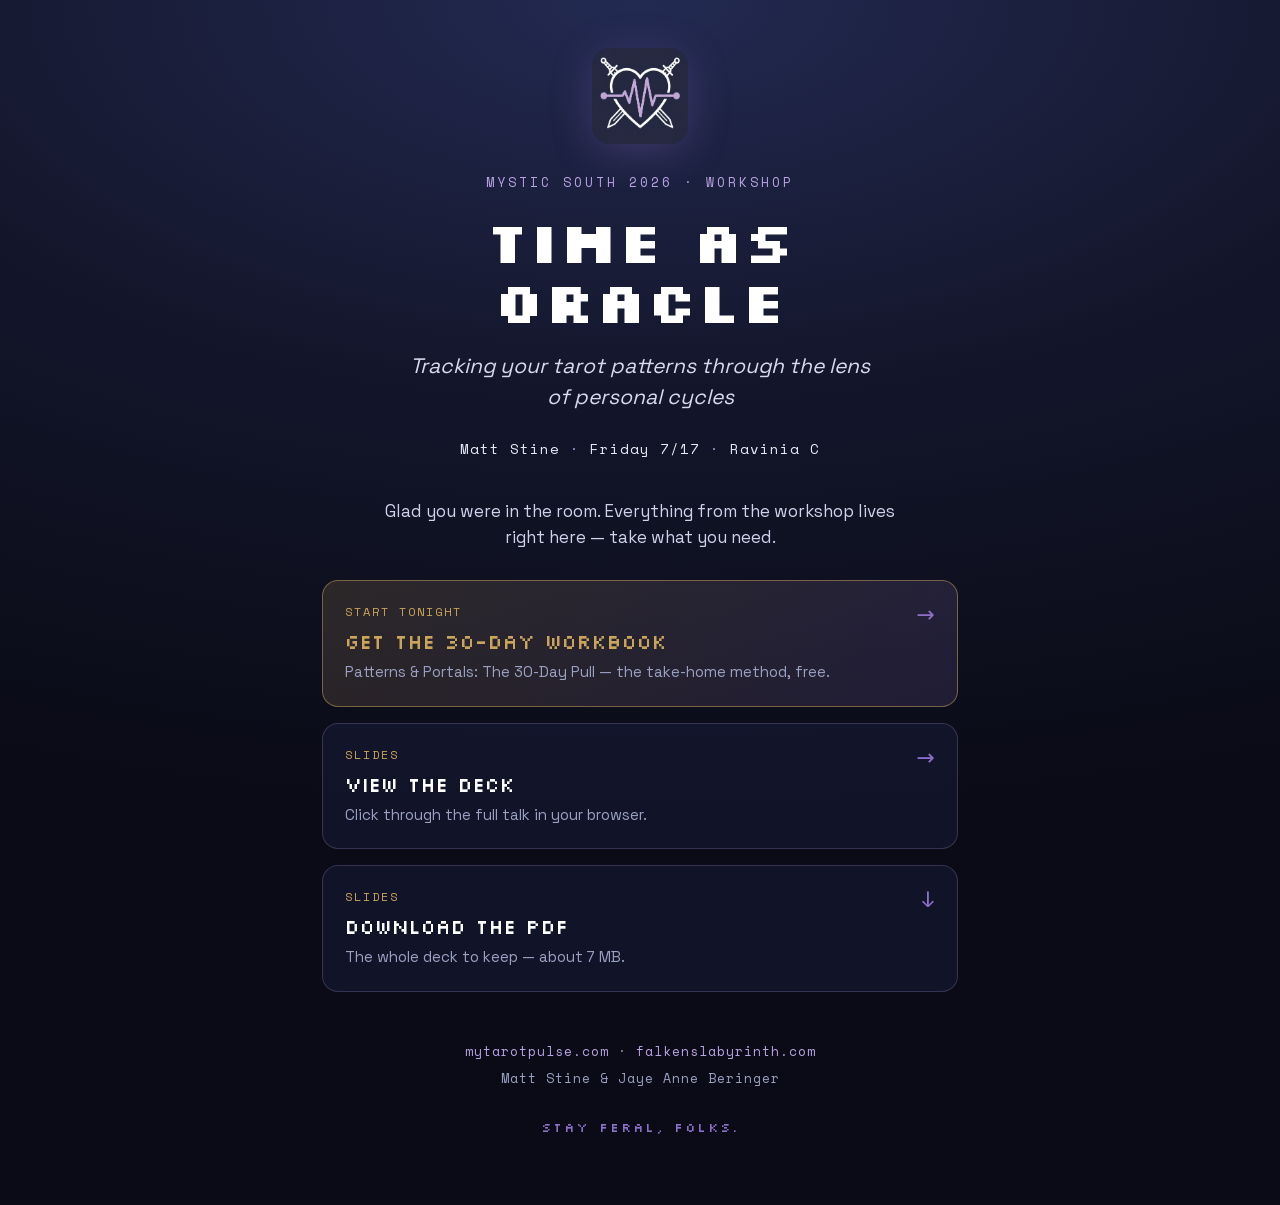
==== index.html @ 0bc4c087 "Time as Oracle — Mystic South 2026 talk hub Single-page site: live reveal.js deck, PDF download, and" ====
<!doctype html>
<html lang="en">
<head>
<meta charset="utf-8">
<meta name="viewport" content="width=device-width, initial-scale=1">
<title>Time as Oracle — Mystic South 2026</title>
<meta name="description" content="Time as Oracle: Tracking your tarot patterns through the lens of personal cycles. Slides and the 30-day workbook from Matt Stine's Mystic South 2026 workshop.">
<meta property="og:title" content="Time as Oracle — Mystic South 2026">
<meta property="og:description" content="The slides and the 30-day workbook from the workshop. Start the method tonight.">
<meta property="og:type" content="website">
<meta property="og:image" content="assets/tarotpulse-logo.png">
<link rel="icon" href="assets/tarotpulse-logo.png">
<link rel="stylesheet" href="deck/fonts/fonts.css">
<style>
  :root{
    --obsidian:#13162b; --lav:#b9a3e3; --lav-soft:#cdbcec; --lav-deep:#8b6fc9;
    --gold:#caa45a; --ink:#e8e9f5; --mut:#9aa0c0; --bg:#0a0b16;
  }
  *{box-sizing:border-box;}
  html,body{margin:0;padding:0;}
  body{
    background:var(--bg);
    background-image:radial-gradient(130% 90% at 50% 0%, #232a52 0%, var(--obsidian) 48%, #0a0b16 100%);
    background-attachment:fixed;
    color:var(--ink);
    font-family:'Space Grotesk',system-ui,sans-serif;
    -webkit-font-smoothing:antialiased;
    line-height:1.5;
    min-height:100vh;
  }
  .wrap{max-width:680px;margin:0 auto;padding:48px 22px 64px;}

  /* ---- header ---- */
  header{text-align:center;}
  .logo{width:96px;height:96px;border-radius:18px;display:inline-block;margin-bottom:22px;
        box-shadow:0 8px 40px rgba(139,111,201,.28);}
  .eyebrow{font-family:'Space Mono',monospace;font-size:13px;letter-spacing:3px;
           text-transform:uppercase;color:var(--lav);margin:0 0 18px;}
  h1{font-family:'Silkscreen',monospace;font-weight:700;font-size:clamp(34px,9vw,58px);
     line-height:1.04;margin:0;color:#fff;letter-spacing:1px;}
  .sub{font-style:italic;font-size:clamp(16px,4.4vw,21px);color:#d7d9ee;margin:20px auto 0;
       max-width:460px;line-height:1.45;}
  .meta{margin-top:26px;font-family:'Space Mono',monospace;font-size:14px;letter-spacing:1px;color:var(--ink);}
  .meta .b{color:var(--lav);}

  .intro{margin:40px auto 8px;text-align:center;font-size:17px;color:#cfd2ea;max-width:520px;}

  /* ---- action cards ---- */
  .actions{margin-top:30px;display:flex;flex-direction:column;gap:16px;}
  a.card{
    display:block;text-decoration:none;color:var(--ink);
    border:1px solid rgba(185,163,227,.22);border-radius:16px;
    background:rgba(28,33,66,.45);
    padding:22px 22px;transition:border-color .18s,transform .18s,background .18s;
  }
  a.card:hover,a.card:focus{border-color:var(--lav);background:rgba(40,47,92,.6);transform:translateY(-2px);}
  a.card:active{transform:translateY(0);}
  .card .k{font-family:'Space Mono',monospace;font-size:12px;letter-spacing:2px;
           text-transform:uppercase;color:var(--gold);margin-bottom:8px;}
  .card .t{font-family:'Silkscreen',monospace;font-size:20px;color:#fff;line-height:1.2;}
  .card .d{margin-top:8px;font-size:15px;color:var(--mut);}

  /* primary = the workbook funnel */
  a.card.primary{
    border-color:rgba(202,164,90,.5);
    background:linear-gradient(135deg, rgba(202,164,90,.16), rgba(139,111,201,.16));
  }
  a.card.primary:hover{border-color:var(--gold);}
  a.card.primary .t{color:var(--gold);}
  .card .arrow{float:right;color:var(--lav-deep);font-size:22px;line-height:1;}

  /* ---- footer ---- */
  footer{margin-top:46px;text-align:center;font-family:'Space Mono',monospace;
         font-size:13px;letter-spacing:1px;color:var(--mut);line-height:2.1;}
  footer a{color:var(--lav);text-decoration:none;}
  footer a:hover{text-decoration:underline;}
  .feral{margin-top:22px;font-family:'Silkscreen',monospace;font-size:13px;
         letter-spacing:2px;color:var(--lav-deep);}
</style>
</head>
<body>
<main class="wrap">
  <header>
    <img class="logo" src="assets/tarotpulse-logo.png" alt="TarotPulse">
    <p class="eyebrow">Mystic South 2026 · Workshop</p>
    <h1>TIME AS<br>ORACLE</h1>
    <p class="sub">Tracking your tarot patterns through the lens of personal cycles</p>
    <p class="meta">Matt Stine<span class="b"> · </span>Friday 7/17<span class="b"> · </span>Ravinia C</p>
  </header>

  <p class="intro">Glad you were in the room. Everything from the workshop lives right here — take what you need.</p>

  <nav class="actions">
    <a class="card primary" href="https://mytarotpulse.com/stalker-cards-upgrade">
      <span class="arrow">→</span>
      <div class="k">Start tonight</div>
      <div class="t">Get the 30-Day Workbook</div>
      <div class="d">Patterns &amp; Portals: The 30-Day Pull — the take-home method, free.</div>
    </a>

    <a class="card" href="deck/">
      <span class="arrow">→</span>
      <div class="k">Slides</div>
      <div class="t">View the Deck</div>
      <div class="d">Click through the full talk in your browser.</div>
    </a>

    <a class="card" href="slides/time-as-oracle-deck.pdf">
      <span class="arrow">↓</span>
      <div class="k">Slides</div>
      <div class="t">Download the PDF</div>
      <div class="d">The whole deck to keep — about 7&nbsp;MB.</div>
    </a>
  </nav>

  <footer>
    <a href="https://mytarotpulse.com">mytarotpulse.com</a> ·
    <a href="https://falkenslabyrinth.com">falkenslabyrinth.com</a><br>
    Matt Stine &amp; Jaye Anne Beringer
    <div class="feral">STAY FERAL, FOLKS.</div>
  </footer>
</main>
</body>
</html>
---- deck/fonts/fonts.css ----
/* latin-ext */
@font-face {
  font-family: 'Silkscreen';
  font-style: normal;
  font-weight: 400;
  font-display: swap;
  src: url(m8JXjfVPf62XiF7kO-i9YL1la0GA1dOkDw.woff2) format('woff2');
  unicode-range: U+0100-02BA, U+02BD-02C5, U+02C7-02CC, U+02CE-02D7, U+02DD-02FF, U+0304, U+0308, U+0329, U+1D00-1DBF, U+1E00-1E9F, U+1EF2-1EFF, U+2020, U+20A0-20AB, U+20AD-20C0, U+2113, U+2C60-2C7F, U+A720-A7FF;
}
/* latin */
@font-face {
  font-family: 'Silkscreen';
  font-style: normal;
  font-weight: 400;
  font-display: swap;
  src: url(m8JXjfVPf62XiF7kO-i9YLNla0GA1dM.woff2) format('woff2');
  unicode-range: U+0000-00FF, U+0131, U+0152-0153, U+02BB-02BC, U+02C6, U+02DA, U+02DC, U+0304, U+0308, U+0329, U+2000-206F, U+20AC, U+2122, U+2191, U+2193, U+2212, U+2215, U+FEFF, U+FFFD;
}
/* latin-ext */
@font-face {
  font-family: 'Silkscreen';
  font-style: normal;
  font-weight: 700;
  font-display: swap;
  src: url(m8JUjfVPf62XiF7kO-i9aAhAfmKi2PmeBvYdbA.woff2) format('woff2');
  unicode-range: U+0100-02BA, U+02BD-02C5, U+02C7-02CC, U+02CE-02D7, U+02DD-02FF, U+0304, U+0308, U+0329, U+1D00-1DBF, U+1E00-1E9F, U+1EF2-1EFF, U+2020, U+20A0-20AB, U+20AD-20C0, U+2113, U+2C60-2C7F, U+A720-A7FF;
}
/* latin */
@font-face {
  font-family: 'Silkscreen';
  font-style: normal;
  font-weight: 700;
  font-display: swap;
  src: url(m8JUjfVPf62XiF7kO-i9aAhAfmyi2PmeBvY.woff2) format('woff2');
  unicode-range: U+0000-00FF, U+0131, U+0152-0153, U+02BB-02BC, U+02C6, U+02DA, U+02DC, U+0304, U+0308, U+0329, U+2000-206F, U+20AC, U+2122, U+2191, U+2193, U+2212, U+2215, U+FEFF, U+FFFD;
}
/* vietnamese */
@font-face {
  font-family: 'Space Grotesk';
  font-style: normal;
  font-weight: 400;
  font-display: swap;
  src: url(V8mDoQDjQSkFtoMM3T6r8E7mPb54C_k3HqUtEw.woff2) format('woff2');
  unicode-range: U+0102-0103, U+0110-0111, U+0128-0129, U+0168-0169, U+01A0-01A1, U+01AF-01B0, U+0300-0301, U+0303-0304, U+0308-0309, U+0323, U+0329, U+1EA0-1EF9, U+20AB;
}
/* latin-ext */
@font-face {
  font-family: 'Space Grotesk';
  font-style: normal;
  font-weight: 400;
  font-display: swap;
  src: url(V8mDoQDjQSkFtoMM3T6r8E7mPb94C_k3HqUtEw.woff2) format('woff2');
  unicode-range: U+0100-02BA, U+02BD-02C5, U+02C7-02CC, U+02CE-02D7, U+02DD-02FF, U+0304, U+0308, U+0329, U+1D00-1DBF, U+1E00-1E9F, U+1EF2-1EFF, U+2020, U+20A0-20AB, U+20AD-20C0, U+2113, U+2C60-2C7F, U+A720-A7FF;
}
/* latin */
@font-face {
  font-family: 'Space Grotesk';
  font-style: normal;
  font-weight: 400;
  font-display: swap;
  src: url(V8mDoQDjQSkFtoMM3T6r8E7mPbF4C_k3HqU.woff2) format('woff2');
  unicode-range: U+0000-00FF, U+0131, U+0152-0153, U+02BB-02BC, U+02C6, U+02DA, U+02DC, U+0304, U+0308, U+0329, U+2000-206F, U+20AC, U+2122, U+2191, U+2193, U+2212, U+2215, U+FEFF, U+FFFD;
}
/* vietnamese */
@font-face {
  font-family: 'Space Grotesk';
  font-style: normal;
  font-weight: 500;
  font-display: swap;
  src: url(V8mDoQDjQSkFtoMM3T6r8E7mPb54C_k3HqUtEw.woff2) format('woff2');
  unicode-range: U+0102-0103, U+0110-0111, U+0128-0129, U+0168-0169, U+01A0-01A1, U+01AF-01B0, U+0300-0301, U+0303-0304, U+0308-0309, U+0323, U+0329, U+1EA0-1EF9, U+20AB;
}
/* latin-ext */
@font-face {
  font-family: 'Space Grotesk';
  font-style: normal;
  font-weight: 500;
  font-display: swap;
  src: url(V8mDoQDjQSkFtoMM3T6r8E7mPb94C_k3HqUtEw.woff2) format('woff2');
  unicode-range: U+0100-02BA, U+02BD-02C5, U+02C7-02CC, U+02CE-02D7, U+02DD-02FF, U+0304, U+0308, U+0329, U+1D00-1DBF, U+1E00-1E9F, U+1EF2-1EFF, U+2020, U+20A0-20AB, U+20AD-20C0, U+2113, U+2C60-2C7F, U+A720-A7FF;
}
/* latin */
@font-face {
  font-family: 'Space Grotesk';
  font-style: normal;
  font-weight: 500;
  font-display: swap;
  src: url(V8mDoQDjQSkFtoMM3T6r8E7mPbF4C_k3HqU.woff2) format('woff2');
  unicode-range: U+0000-00FF, U+0131, U+0152-0153, U+02BB-02BC, U+02C6, U+02DA, U+02DC, U+0304, U+0308, U+0329, U+2000-206F, U+20AC, U+2122, U+2191, U+2193, U+2212, U+2215, U+FEFF, U+FFFD;
}
/* vietnamese */
@font-face {
  font-family: 'Space Grotesk';
  font-style: normal;
  font-weight: 700;
  font-display: swap;
  src: url(V8mDoQDjQSkFtoMM3T6r8E7mPb54C_k3HqUtEw.woff2) format('woff2');
  unicode-range: U+0102-0103, U+0110-0111, U+0128-0129, U+0168-0169, U+01A0-01A1, U+01AF-01B0, U+0300-0301, U+0303-0304, U+0308-0309, U+0323, U+0329, U+1EA0-1EF9, U+20AB;
}
/* latin-ext */
@font-face {
  font-family: 'Space Grotesk';
  font-style: normal;
  font-weight: 700;
  font-display: swap;
  src: url(V8mDoQDjQSkFtoMM3T6r8E7mPb94C_k3HqUtEw.woff2) format('woff2');
  unicode-range: U+0100-02BA, U+02BD-02C5, U+02C7-02CC, U+02CE-02D7, U+02DD-02FF, U+0304, U+0308, U+0329, U+1D00-1DBF, U+1E00-1E9F, U+1EF2-1EFF, U+2020, U+20A0-20AB, U+20AD-20C0, U+2113, U+2C60-2C7F, U+A720-A7FF;
}
/* latin */
@font-face {
  font-family: 'Space Grotesk';
  font-style: normal;
  font-weight: 700;
  font-display: swap;
  src: url(V8mDoQDjQSkFtoMM3T6r8E7mPbF4C_k3HqU.woff2) format('woff2');
  unicode-range: U+0000-00FF, U+0131, U+0152-0153, U+02BB-02BC, U+02C6, U+02DA, U+02DC, U+0304, U+0308, U+0329, U+2000-206F, U+20AC, U+2122, U+2191, U+2193, U+2212, U+2215, U+FEFF, U+FFFD;
}
/* vietnamese */
@font-face {
  font-family: 'Space Mono';
  font-style: italic;
  font-weight: 400;
  font-display: swap;
  src: url(i7dNIFZifjKcF5UAWdDRYERMSHK_MQacb0yG.woff2) format('woff2');
  unicode-range: U+0102-0103, U+0110-0111, U+0128-0129, U+0168-0169, U+01A0-01A1, U+01AF-01B0, U+0300-0301, U+0303-0304, U+0308-0309, U+0323, U+0329, U+1EA0-1EF9, U+20AB;
}
/* latin-ext */
@font-face {
  font-family: 'Space Mono';
  font-style: italic;
  font-weight: 400;
  font-display: swap;
  src: url(i7dNIFZifjKcF5UAWdDRYERMSXK_MQacb0yG.woff2) format('woff2');
  unicode-range: U+0100-02BA, U+02BD-02C5, U+02C7-02CC, U+02CE-02D7, U+02DD-02FF, U+0304, U+0308, U+0329, U+1D00-1DBF, U+1E00-1E9F, U+1EF2-1EFF, U+2020, U+20A0-20AB, U+20AD-20C0, U+2113, U+2C60-2C7F, U+A720-A7FF;
}
/* latin */
@font-face {
  font-family: 'Space Mono';
  font-style: italic;
  font-weight: 400;
  font-display: swap;
  src: url(i7dNIFZifjKcF5UAWdDRYERMR3K_MQacbw.woff2) format('woff2');
  unicode-range: U+0000-00FF, U+0131, U+0152-0153, U+02BB-02BC, U+02C6, U+02DA, U+02DC, U+0304, U+0308, U+0329, U+2000-206F, U+20AC, U+2122, U+2191, U+2193, U+2212, U+2215, U+FEFF, U+FFFD;
}
/* vietnamese */
@font-face {
  font-family: 'Space Mono';
  font-style: normal;
  font-weight: 400;
  font-display: swap;
  src: url(i7dPIFZifjKcF5UAWdDRYE58RXi4EwSsbg.woff2) format('woff2');
  unicode-range: U+0102-0103, U+0110-0111, U+0128-0129, U+0168-0169, U+01A0-01A1, U+01AF-01B0, U+0300-0301, U+0303-0304, U+0308-0309, U+0323, U+0329, U+1EA0-1EF9, U+20AB;
}
/* latin-ext */
@font-face {
  font-family: 'Space Mono';
  font-style: normal;
  font-weight: 400;
  font-display: swap;
  src: url(i7dPIFZifjKcF5UAWdDRYE98RXi4EwSsbg.woff2) format('woff2');
  unicode-range: U+0100-02BA, U+02BD-02C5, U+02C7-02CC, U+02CE-02D7, U+02DD-02FF, U+0304, U+0308, U+0329, U+1D00-1DBF, U+1E00-1E9F, U+1EF2-1EFF, U+2020, U+20A0-20AB, U+20AD-20C0, U+2113, U+2C60-2C7F, U+A720-A7FF;
}
/* latin */
@font-face {
  font-family: 'Space Mono';
  font-style: normal;
  font-weight: 400;
  font-display: swap;
  src: url(i7dPIFZifjKcF5UAWdDRYEF8RXi4EwQ.woff2) format('woff2');
  unicode-range: U+0000-00FF, U+0131, U+0152-0153, U+02BB-02BC, U+02C6, U+02DA, U+02DC, U+0304, U+0308, U+0329, U+2000-206F, U+20AC, U+2122, U+2191, U+2193, U+2212, U+2215, U+FEFF, U+FFFD;
}
/* vietnamese */
@font-face {
  font-family: 'Space Mono';
  font-style: normal;
  font-weight: 700;
  font-display: swap;
  src: url(i7dMIFZifjKcF5UAWdDRaPpZUFqaHi6WZ3S_Yg.woff2) format('woff2');
  unicode-range: U+0102-0103, U+0110-0111, U+0128-0129, U+0168-0169, U+01A0-01A1, U+01AF-01B0, U+0300-0301, U+0303-0304, U+0308-0309, U+0323, U+0329, U+1EA0-1EF9, U+20AB;
}
/* latin-ext */
@font-face {
  font-family: 'Space Mono';
  font-style: normal;
  font-weight: 700;
  font-display: swap;
  src: url(i7dMIFZifjKcF5UAWdDRaPpZUFuaHi6WZ3S_Yg.woff2) format('woff2');
  unicode-range: U+0100-02BA, U+02BD-02C5, U+02C7-02CC, U+02CE-02D7, U+02DD-02FF, U+0304, U+0308, U+0329, U+1D00-1DBF, U+1E00-1E9F, U+1EF2-1EFF, U+2020, U+20A0-20AB, U+20AD-20C0, U+2113, U+2C60-2C7F, U+A720-A7FF;
}
/* latin */
@font-face {
  font-family: 'Space Mono';
  font-style: normal;
  font-weight: 700;
  font-display: swap;
  src: url(i7dMIFZifjKcF5UAWdDRaPpZUFWaHi6WZ3Q.woff2) format('woff2');
  unicode-range: U+0000-00FF, U+0131, U+0152-0153, U+02BB-02BC, U+02C6, U+02DA, U+02DC, U+0304, U+0308, U+0329, U+2000-206F, U+20AC, U+2122, U+2191, U+2193, U+2212, U+2215, U+FEFF, U+FFFD;
}
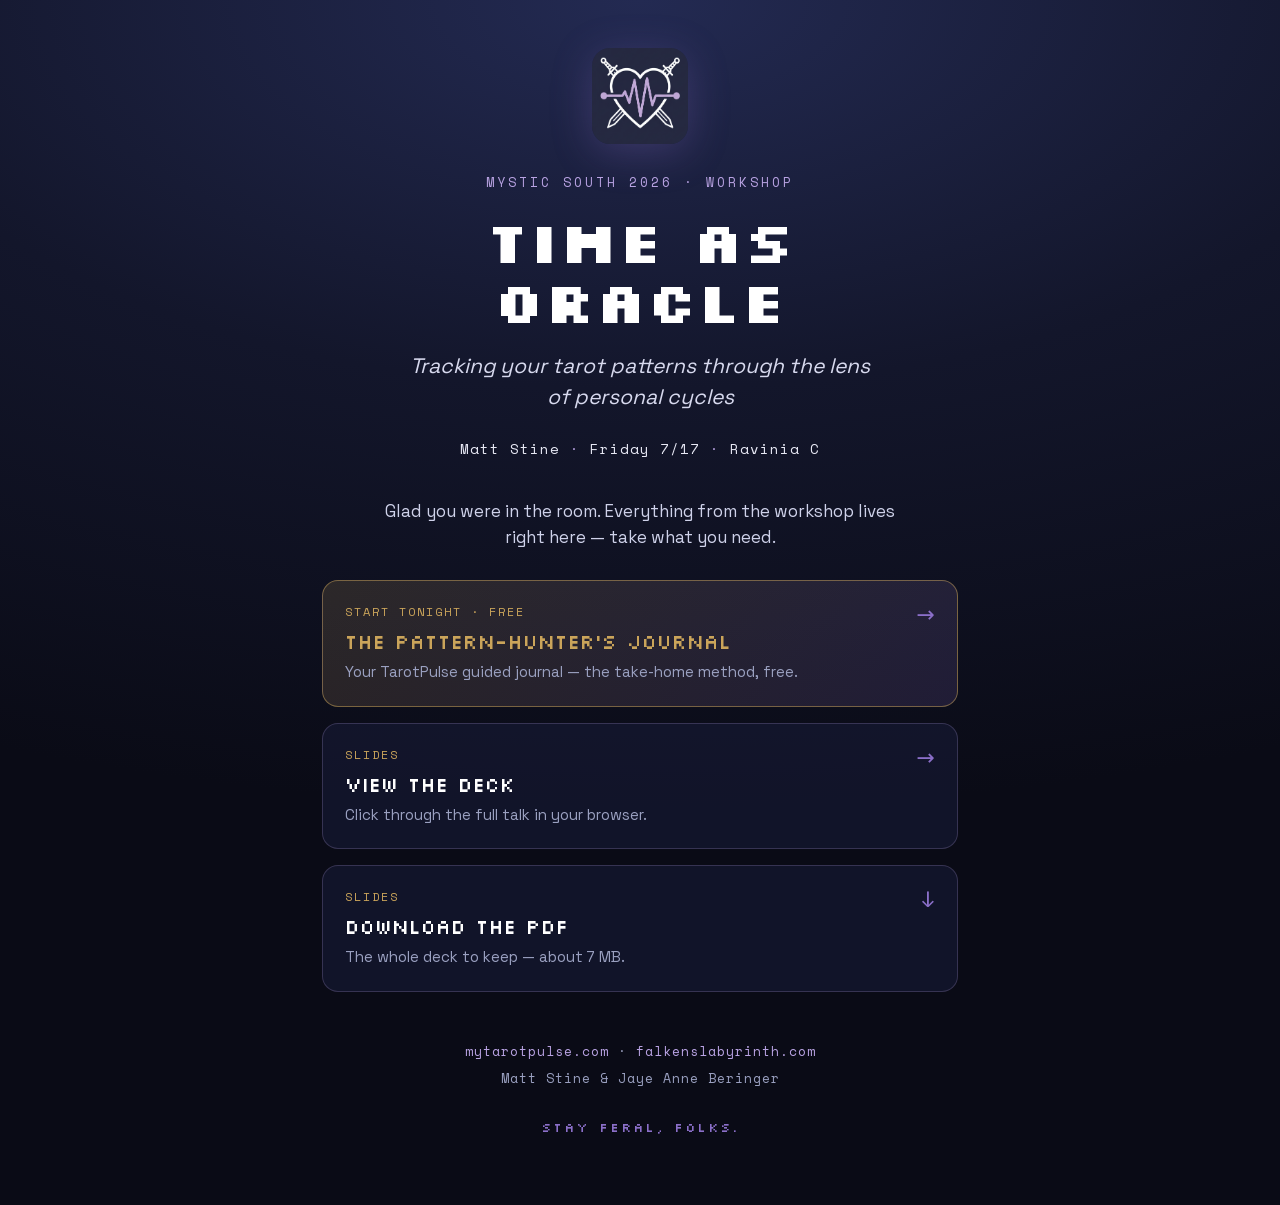
==== commit 8727484b: "Fix workbook name on hub → The Pattern-Hunter's Journal Was the superseded "Patterns & Portals: The " ====
--- a/index.html
+++ b/index.html
@@ -93,9 +93,9 @@
   <nav class="actions">
     <a class="card primary" href="https://mytarotpulse.com/stalker-cards-upgrade">
       <span class="arrow">→</span>
-      <div class="k">Start tonight</div>
-      <div class="t">Get the 30-Day Workbook</div>
-      <div class="d">Patterns &amp; Portals: The 30-Day Pull — the take-home method, free.</div>
+      <div class="k">Start tonight · free</div>
+      <div class="t">The Pattern-Hunter's Journal</div>
+      <div class="d">Your TarotPulse guided journal — the take-home method, free.</div>
     </a>
 
     <a class="card" href="deck/">
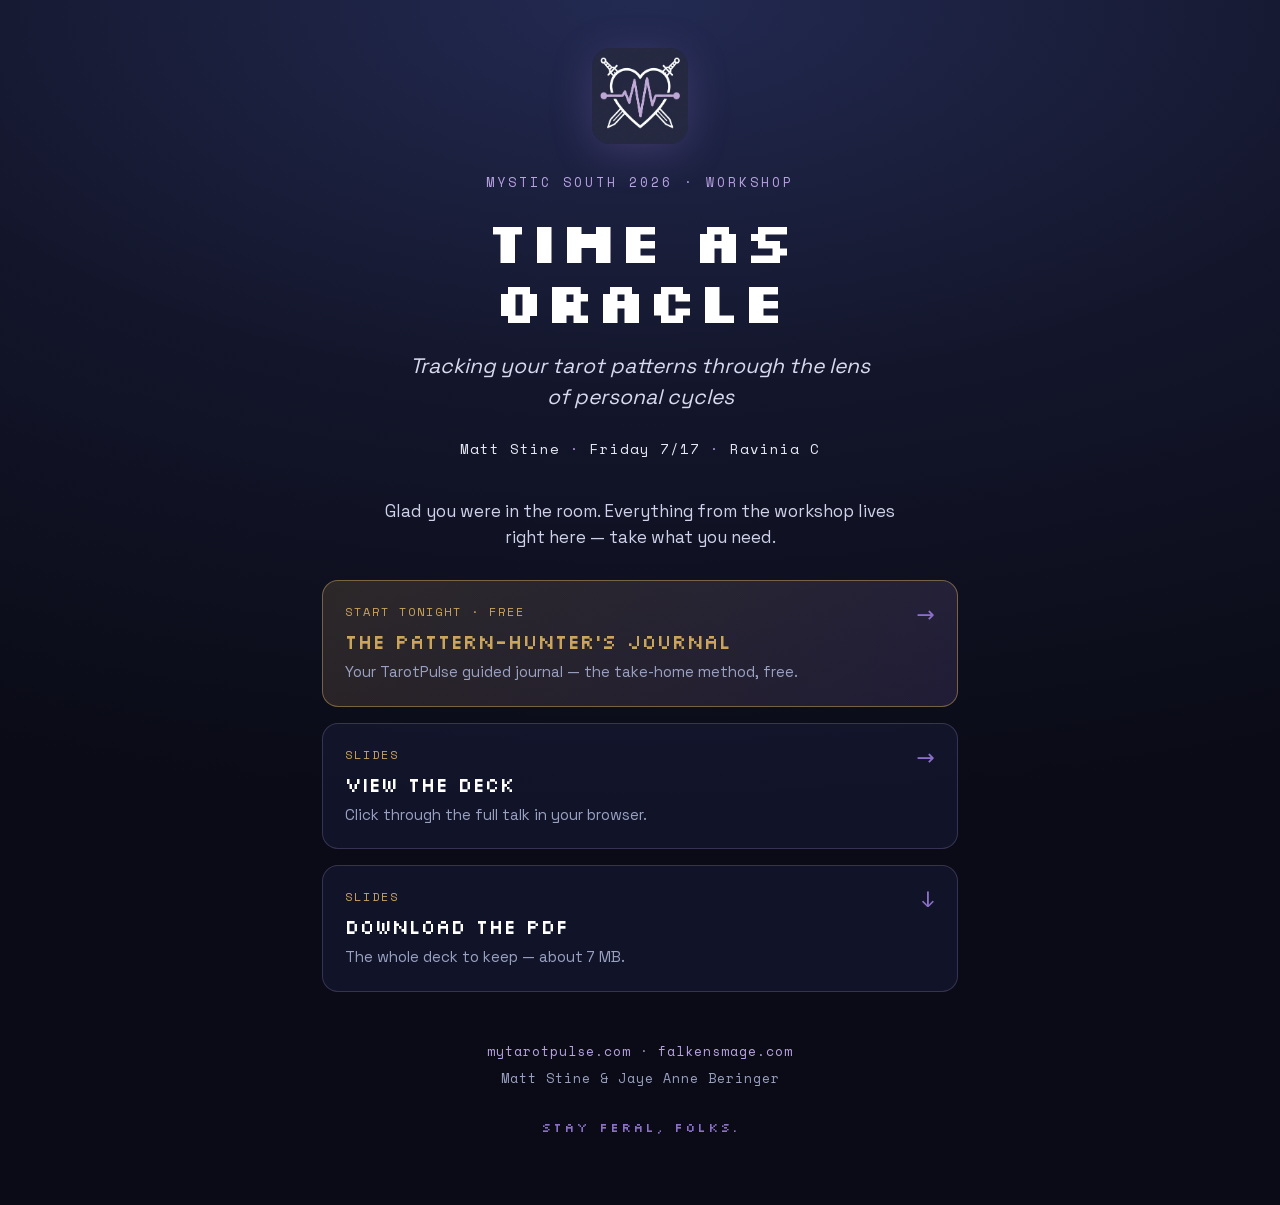
==== commit dc5f0b1d: "Footer link → falkensmage.com Co-Authored-By: Claude Opus 4.8 (1M context) <noreply@anthropic.com>" ====
--- a/index.html
+++ b/index.html
@@ -115,7 +115,7 @@
 
   <footer>
     <a href="https://mytarotpulse.com">mytarotpulse.com</a> ·
-    <a href="https://falkenslabyrinth.com">falkenslabyrinth.com</a><br>
+    <a href="https://falkensmage.com">falkensmage.com</a><br>
     Matt Stine &amp; Jaye Anne Beringer
     <div class="feral">STAY FERAL, FOLKS.</div>
   </footer>
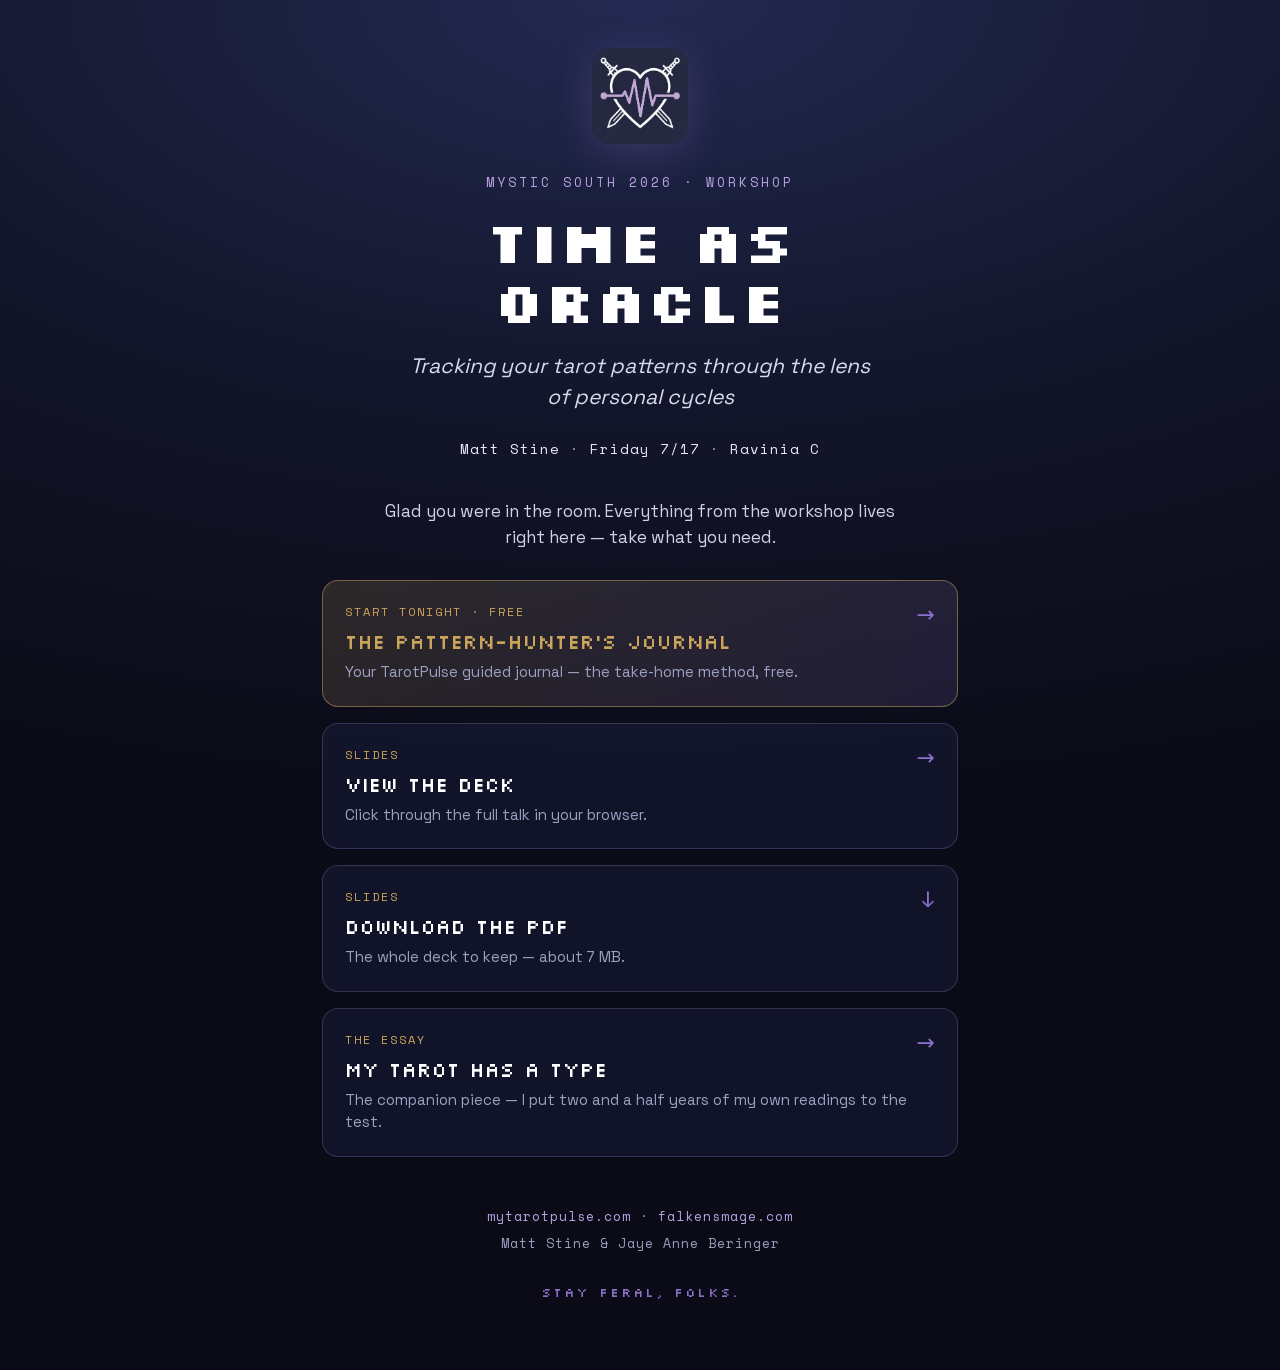
==== commit 50167e0a: "hub: UTM passthrough + companion-essay link to the FA post Pass inbound utm_* through to the funnel " ====
--- a/index.html
+++ b/index.html
@@ -77,6 +77,8 @@
   .feral{margin-top:22px;font-family:'Silkscreen',monospace;font-size:13px;
          letter-spacing:2px;color:var(--lav-deep);}
 </style>
+<!-- Plausible analytics — privacy-first, UTM-aware (business-card attribution) -->
+<script defer data-domain="timeasoracle.mytarotpulse.com" src="https://plausible.io/js/script.js"></script>
 </head>
 <body>
 <main class="wrap">
@@ -91,7 +93,7 @@
   <p class="intro">Glad you were in the room. Everything from the workshop lives right here — take what you need.</p>
 
   <nav class="actions">
-    <a class="card primary" href="https://mytarotpulse.com/stalker-cards-upgrade">
+    <a class="card primary" href="https://mytarotpulse.com/stalker-cards-upgrade?utm_source=mysticsouth&amp;utm_medium=talk&amp;utm_campaign=time-as-oracle&amp;utm_content=cta-journal">
       <span class="arrow">→</span>
       <div class="k">Start tonight · free</div>
       <div class="t">The Pattern-Hunter's Journal</div>
@@ -111,6 +113,14 @@
       <div class="t">Download the PDF</div>
       <div class="d">The whole deck to keep — about 7&nbsp;MB.</div>
     </a>
+
+    <!-- Companion essay. Slug inferred (my-tarot-has-a-type) — verify resolves post-scheduling. -->
+    <a class="card" href="https://feralarchitecture.com/p/my-tarot-has-a-type?utm_source=mysticsouth&amp;utm_medium=talk&amp;utm_campaign=time-as-oracle&amp;utm_content=companion-essay">
+      <span class="arrow">→</span>
+      <div class="k">The essay</div>
+      <div class="t">My Tarot Has a Type</div>
+      <div class="d">The companion piece — I put two and a half years of my own readings to the test.</div>
+    </a>
   </nav>
 
   <footer>
@@ -120,5 +130,23 @@
     <div class="feral">STAY FERAL, FOLKS.</div>
   </footer>
 </main>
+<!-- UTM passthrough: inbound utm_* (e.g. from the FA companion essay, source=substack) override the
+     funnel link's hardcoded talk defaults, so GHL credits the real upstream channel; QR/direct traffic
+     with no inbound UTMs keeps the default source=mysticsouth&medium=talk. -->
+<script>
+(function(){
+  var inbound = new URLSearchParams(window.location.search);
+  var keys = ['utm_source','utm_medium','utm_campaign','utm_content','utm_term'];
+  var passed = keys.filter(function(k){ return inbound.has(k); });
+  if(!passed.length) return;
+  document.querySelectorAll('a[href*="mytarotpulse.com/stalker-cards-upgrade"]').forEach(function(a){
+    try{
+      var u = new URL(a.href);
+      passed.forEach(function(k){ u.searchParams.set(k, inbound.get(k)); });
+      a.href = u.toString();
+    }catch(e){}
+  });
+})();
+</script>
 </body>
 </html>
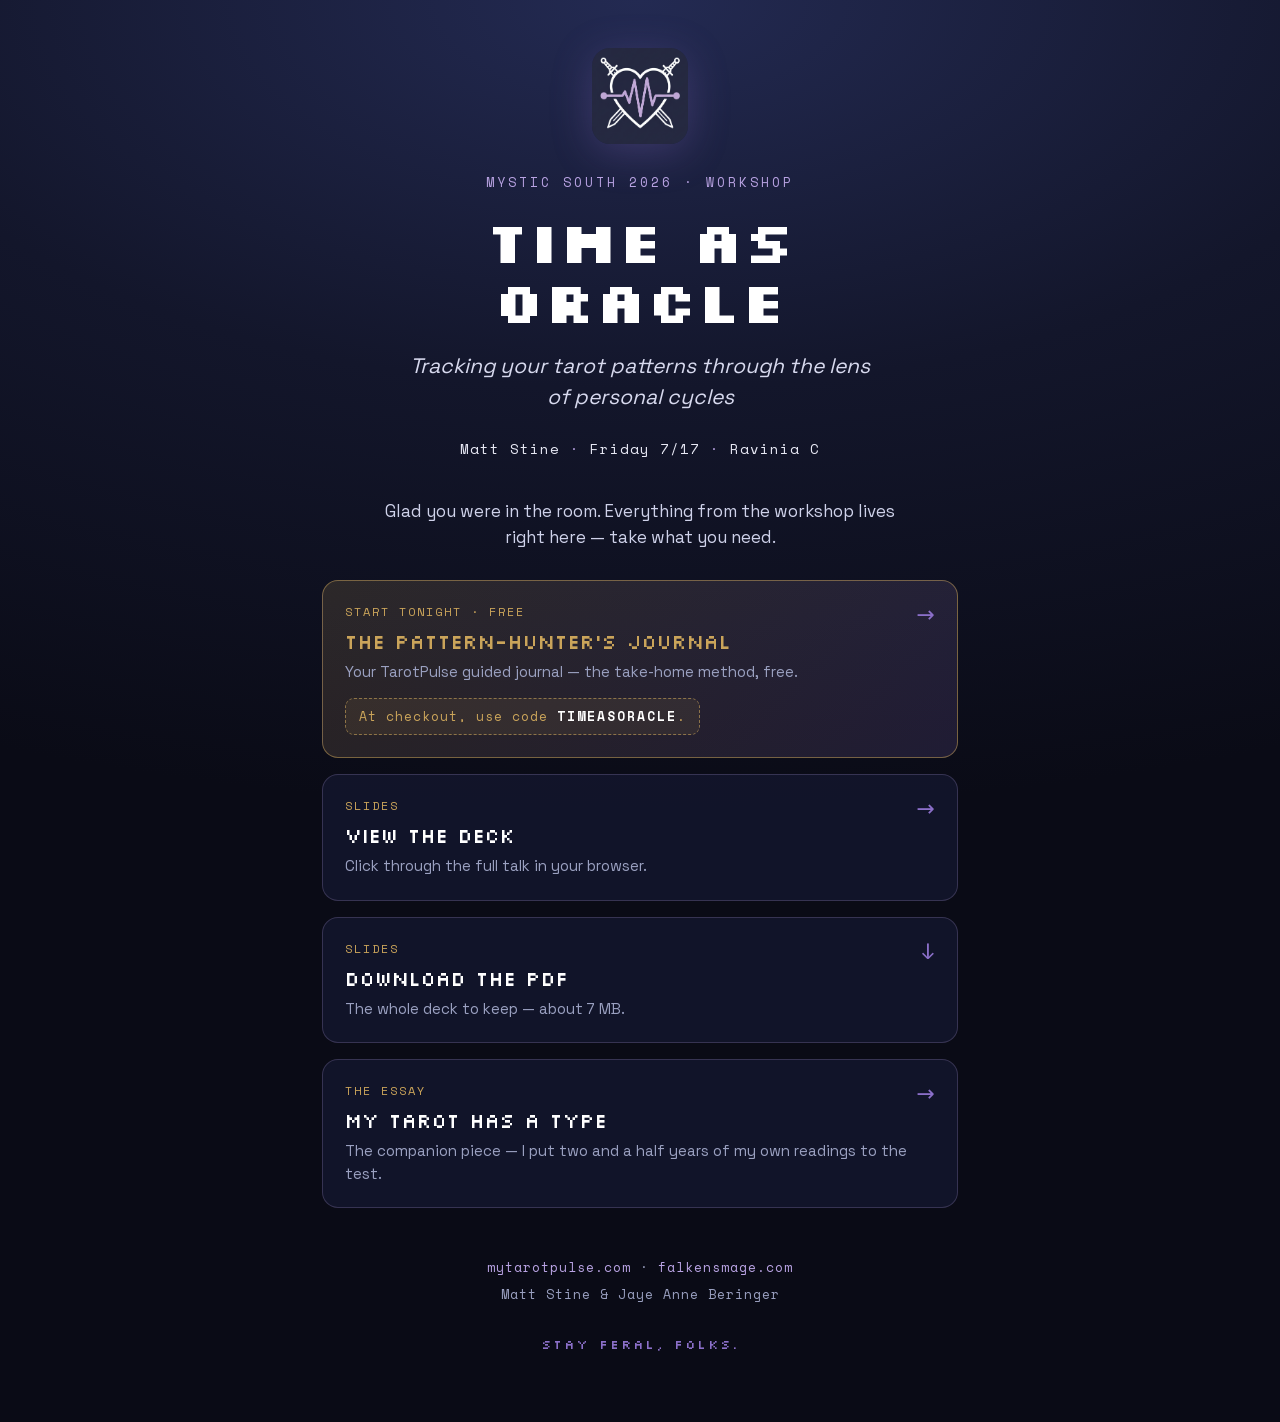
==== commit 7dae5f7c: "hub: add TIMEASORACLE coupon instruction to workbook card Co-Authored-By: Claude Opus 4.8 (1M contex" ====
--- a/index.html
+++ b/index.html
@@ -59,6 +59,11 @@
            text-transform:uppercase;color:var(--gold);margin-bottom:8px;}
   .card .t{font-family:'Silkscreen',monospace;font-size:20px;color:#fff;line-height:1.2;}
   .card .d{margin-top:8px;font-size:15px;color:var(--mut);}
+  .card .code{margin-top:14px;display:inline-block;font-family:'Space Mono',monospace;
+              font-size:13px;letter-spacing:1px;color:var(--gold);
+              border:1px dashed rgba(202,164,90,.6);border-radius:9px;
+              padding:8px 13px;background:rgba(202,164,90,.09);}
+  .card .code b{color:#fff;letter-spacing:2px;font-weight:700;}
 
   /* primary = the workbook funnel */
   a.card.primary{
@@ -98,6 +103,7 @@
       <div class="k">Start tonight · free</div>
       <div class="t">The Pattern-Hunter's Journal</div>
       <div class="d">Your TarotPulse guided journal — the take-home method, free.</div>
+      <div class="code">At checkout, use code <b>TIMEASORACLE</b>.</div>
     </a>
 
     <a class="card" href="deck/">
